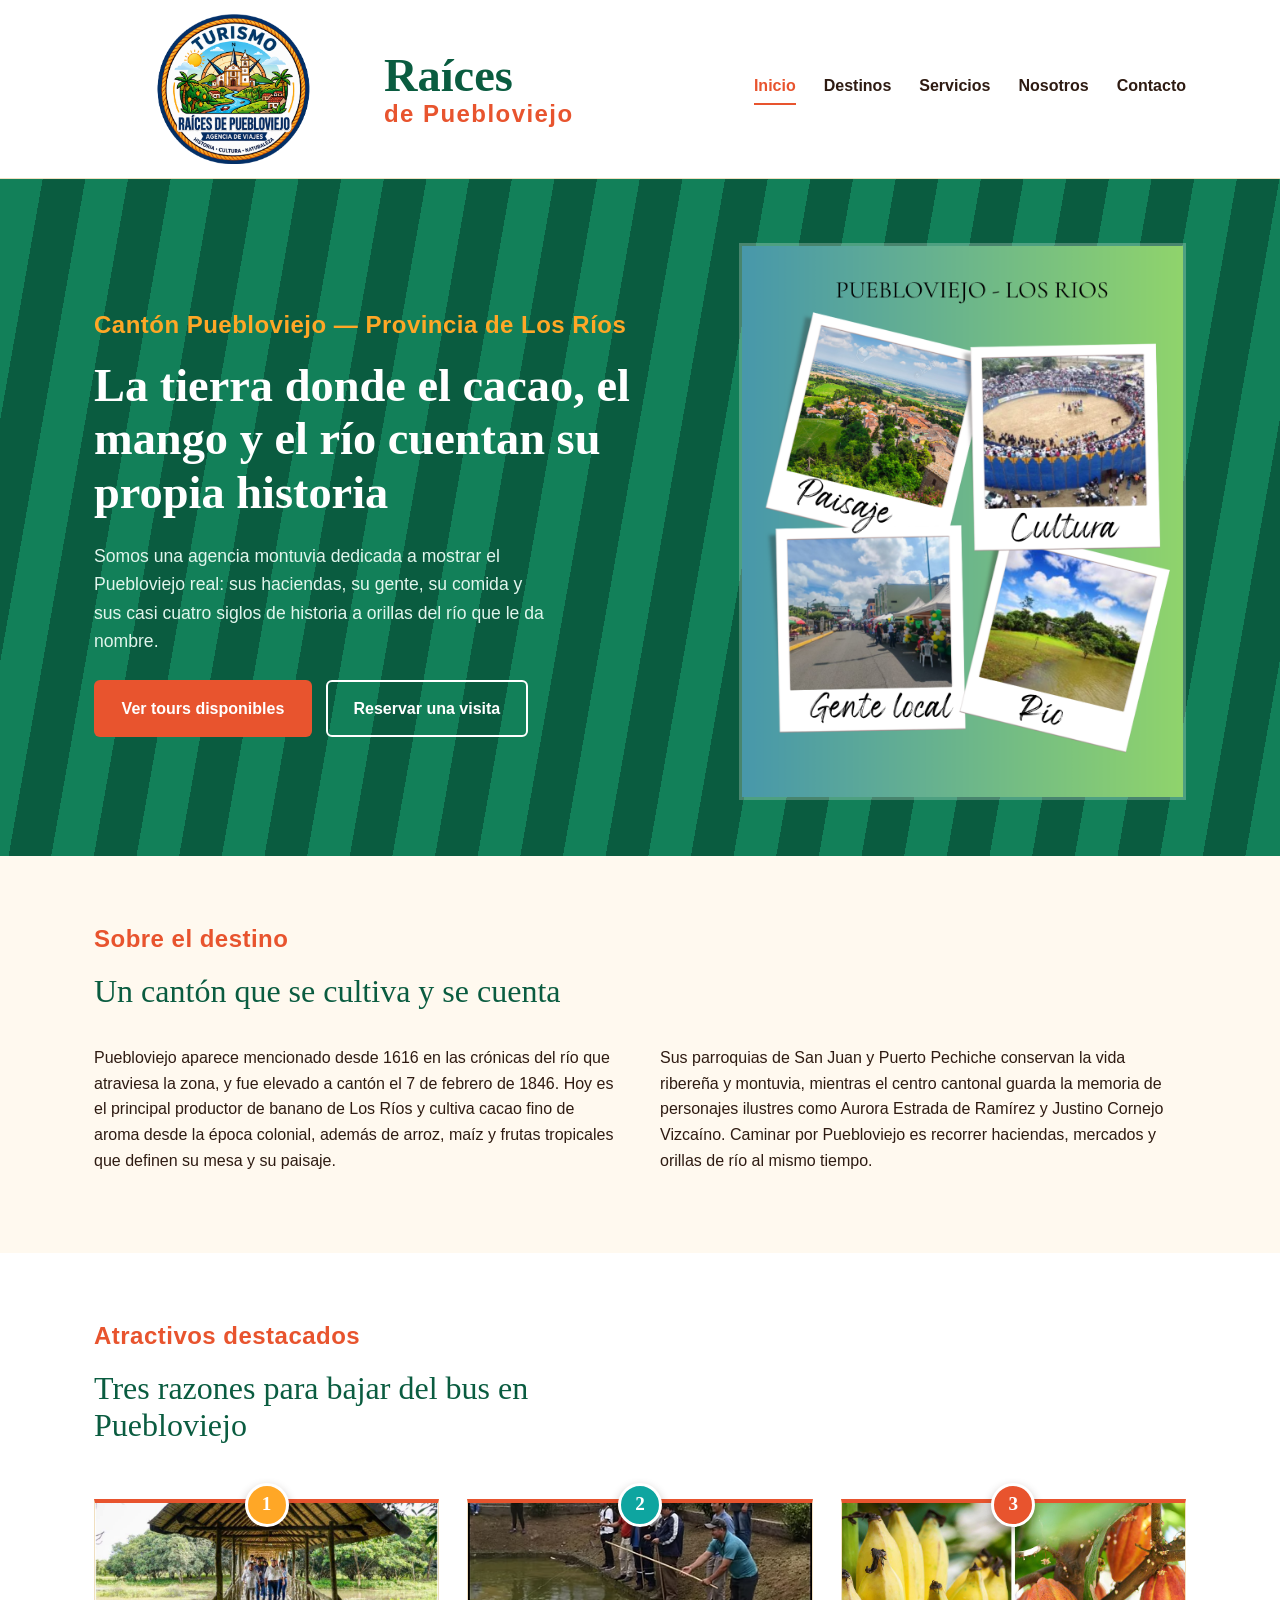
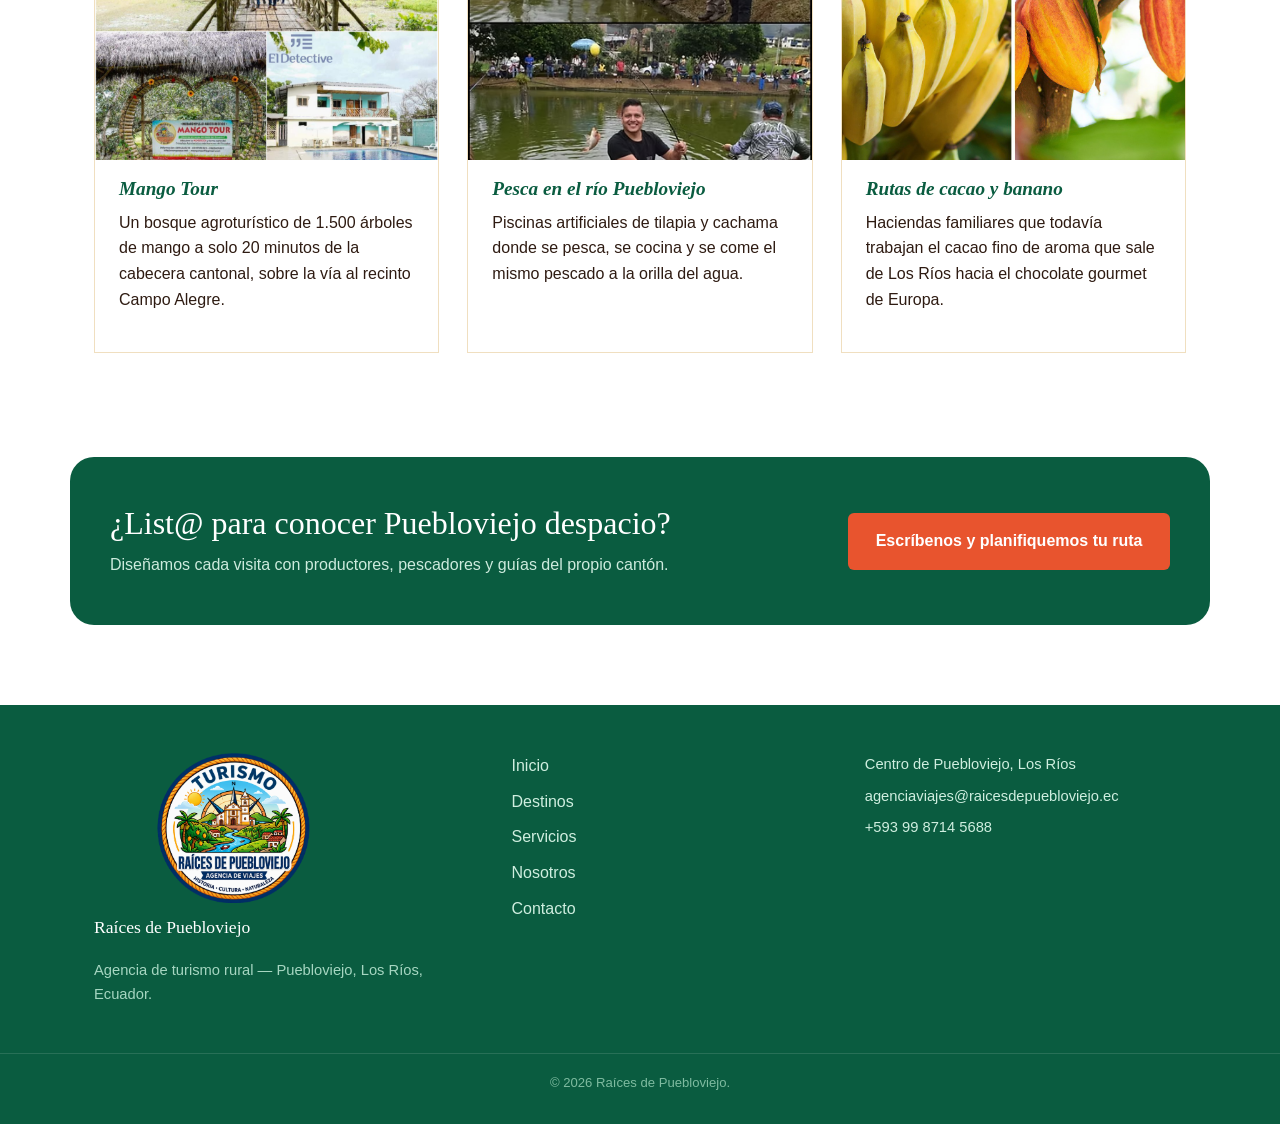
==== index.html @ a5baa50f "agencia-turismo" ====
<!DOCTYPE html>
<html lang="es">
<head>
<meta charset="UTF-8">
<meta name="viewport" content="width=device-width, initial-scale=1.0">
<title>Raíces de Puebloviejo | Turismo rural, historia y sabor en Los Ríos</title>
<meta name="description" content="Agencia de turismo rural en Puebloviejo, Los Ríos. Tours de agroturismo, gastronomía montuvia, historia local y pesca deportiva a orillas del río Puebloviejo.">
<link rel="icon" href="images/mi-icono.jpg" type="image/jpeg">
<link rel="stylesheet" href="css/styles.css">
</head>
<body>

<header class="site-header">
  <div class="container header-inner">
    <a class="brand" href="index.html">
      <img src="images/mi-icono.png" alt="" class="brand-mark" width="280" height="150">
      <span class="brand-text">Raíces<em>de Puebloviejo</em></span>
    </a>
    <input type="checkbox" id="menu-toggle" class="menu-toggle-input">
    <label for="menu-toggle" class="menu-toggle-btn" aria-label="Abrir menú">
      <span></span><span></span><span></span>
    </label>
    <nav class="main-nav" aria-label="Navegación principal">
      <a href="index.html" class="active">Inicio</a>
      <a href="destinos.html">Destinos</a>
      <a href="servicios.html">Servicios</a>
      <a href="nosotros.html">Nosotros</a>
      <a href="contacto.html">Contacto</a>
    </nav>
  </div>
</header>

<main>

  <section class="hero">
    <div class="container hero-inner">
      <div class="hero-copy">
        <p class="eyebrow">Cantón Puebloviejo — Provincia de Los Ríos</p>
        <h1>La tierra donde el cacao, el mango y el río cuentan su propia historia</h1>
        <p class="hero-lead">Somos una agencia montuvia dedicada a mostrar el Puebloviejo real: sus haciendas, su gente, su comida y sus casi cuatro siglos de historia a orillas del río que le da nombre.</p>
        <div class="hero-actions">
          <a href="servicios.html" class="btn btn-primary">Ver tours disponibles</a>
          <a href="contacto.html" class="btn btn-outline">Reservar una visita</a>
        </div>
      </div>
      <div class="hero-art">
        <img src="images/hero.png" alt="Paisaje rural de Puebloviejo con cultivos y el río" class="hero-img">
      </div>
    </div>
  </section>

  <section class="section strip-bg">
    <div class="container">
      <div class="section-head">
        <p class="eyebrow">Sobre el destino</p>
        <h2>Un cantón que se cultiva y se cuenta</h2>
      </div>
      <div class="intro-grid">
        <p>Puebloviejo aparece mencionado desde 1616 en las crónicas del río que atraviesa la zona, y fue elevado a cantón el 7 de febrero de 1846. Hoy es el principal productor de banano de Los Ríos y cultiva cacao fino de aroma desde la época colonial, además de arroz, maíz y frutas tropicales que definen su mesa y su paisaje.</p>
        <p>Sus parroquias de San Juan y Puerto Pechiche conservan la vida ribereña y montuvia, mientras el centro cantonal guarda la memoria de personajes ilustres como Aurora Estrada de Ramírez y Justino Cornejo Vizcaíno. Caminar por Puebloviejo es recorrer haciendas, mercados y orillas de río al mismo tiempo.</p>
      </div>
    </div>
  </section>

  <section class="section">
    <div class="container">
      <div class="section-head">
        <p class="eyebrow">Atractivos destacados</p>
        <h2>Tres razones para bajar del bus en Puebloviejo</h2>
      </div>
      <div class="feature-grid">
        <article class="feature-card">
          <span class="feature-number num-dorado">1</span>
          <div class="feature-image-wrap">
            <img src="images/destacado-mango_tour.jpg" alt="Mango Tour en Puebloviejo" class="feature-image">
          </div>
          <h3><em><strong>Mango Tour</strong></em></h3>
          <p>Un bosque agroturístico de 1.500 árboles de mango a solo 20 minutos de la cabecera cantonal, sobre la vía al recinto Campo Alegre.</p>
        </article>
        <article class="feature-card">
          <span class="feature-number num-azul">2</span>
          <div class="feature-image-wrap">
            <img src="images/atractivo-destacado-pesca.jpg" alt="Pesca deportiva en el río Puebloviejo" class="feature-image">
          </div>
          <h3><em><strong>Pesca en el río Puebloviejo</strong></em></h3>
          <p>Piscinas artificiales de tilapia y cachama donde se pesca, se cocina y se come el mismo pescado a la orilla del agua.</p>
        </article>
        <article class="feature-card">
          <span class="feature-number">3</span>
          <div class="feature-image-wrap">
            <img src="images/atractivo-destacado-cacao.jpg" alt="Hacienda de cacao en Puebloviejo" class="feature-image">
          </div>
          <h3><em><strong>Rutas de cacao y banano</strong></em></h3>
          <p>Haciendas familiares que todavía trabajan el cacao fino de aroma que sale de Los Ríos hacia el chocolate gourmet de Europa.</p>
        </article>
      </div>
    </div>
  </section>

  <section class="cta-band">
    <div class="container cta-inner">
      <div>
        <h2>¿List@ para conocer Puebloviejo despacio?</h2>
        <p>Diseñamos cada visita con productores, pescadores y guías del propio cantón.</p>
      </div>
      <a href="contacto.html" class="btn btn-primary">Escríbenos y planifiquemos tu ruta</a>
    </div>
  </section>

</main>

<footer class="site-footer">
  <div class="container footer-inner">
    <div class="footer-brand">
      <img src="images/mi-icono.png" alt="" class="brand-mark" width="280" height="150">
      <span>Raíces de Puebloviejo</span>
      <p>Agencia de turismo rural — Puebloviejo, Los Ríos, Ecuador.</p>
    </div>
    <nav class="footer-nav" aria-label="Enlaces del pie de página">
      <a href="index.html">Inicio</a>
      <a href="destinos.html">Destinos</a>
      <a href="servicios.html">Servicios</a>
      <a href="nosotros.html">Nosotros</a>
      <a href="contacto.html">Contacto</a>
    </nav>
    <div class="footer-contact">
      <p>Centro de Puebloviejo, Los Ríos</p>
      <p>agenciaviajes@raicesdepuebloviejo.ec</p>
      <p>+593 99 8714 5688</p>
    </div>
  </div>
  <div class="footer-bottom">
    <p>&copy; 2026 Raíces de Puebloviejo.</p>
  </div>
</footer>

</body>
</html>
---- css/styles.css ----
:root {
  --verde-cacao: #128059;
  --verde-cacao-oscuro: #0A5C40;
  --dorado-mango: #FFA726;
  --terracota-rio: #E8542E;
  --azul-rio: #0EA5A0;
  --crema-arroz: #FFF9EF;
  --blanco-calido: #FFFFFF;
  --cafe-oscuro: #2E1B12;
  --cafe-suave: #6B4F3F;
  --borde-suave: #F0DFC0;

  --fuente-titulo: "Fraunces", Georgia, serif;
  --fuente-texto: "Public Sans", -apple-system, BlinkMacSystemFont, sans-serif;

  --radio: 6px;
  --sombra-suave: 0 8px 24px rgba(46, 27, 18, 0.12);
}

* { box-sizing: border-box; }

html { scroll-behavior: smooth; }

body {
  margin: 0;
  font-family: var(--fuente-texto);
  color: var(--cafe-oscuro);
  background: var(--blanco-calido);
  line-height: 1.6;
}

img { max-width: 100%; display: block; }

a { color: inherit; }

.container {
  width: 100%;
  max-width: 1140px;
  margin: 0 auto;
  padding: 0 24px;
}

h1, h2, h3 {
  font-family: var(--fuente-titulo);
  color: var(--verde-cacao-oscuro);
  line-height: 1.15;
  margin: 0 0 0.5em;
}

h1 { font-size: clamp(2rem, 4vw, 2.9rem); font-weight: 600; }
h2 { font-size: clamp(1.5rem, 3vw, 2rem); font-weight: 500; }
h3 { font-size: 1.2rem; font-weight: 500; }

p { margin: 0 0 1em; }

.eyebrow {
  font-family: var(--fuente-texto);
  color: var(--terracota-rio);
  font-weight: 600;
  letter-spacing: 0.02em;
  margin: 0 0 0.6em;
  font-size: 1.5rem;
}


.btn {
  display: inline-block;
  padding: 0.85em 1.6em;
  border-radius: var(--radio);
  font-weight: 600;
  text-decoration: none;
  border: 2px solid transparent;
  transition: transform 0.15s ease, background 0.15s ease, color 0.15s ease;
}

.btn-primary {
  background: var(--terracota-rio);
  color: var(--blanco-calido);
}
.btn-primary:hover,
.btn-primary:focus-visible {
  background: #C23F1D;
  transform: translateY(-1px);
}

.btn-outline {
  background: transparent;
  border-color: var(--verde-cacao);
  color: var(--verde-cacao);
}
.btn-outline:hover,
.btn-outline:focus-visible {
  background: var(--verde-cacao);
  color: var(--blanco-calido);
}


.site-header {
  background: var(--blanco-calido);
  border-bottom: 1px solid var(--borde-suave);
  position: sticky;
  top: 0;
  z-index: 50;
}

.header-inner {
  display: flex;
  align-items: center;
  justify-content: space-between;
  padding-top: 14px;
  padding-bottom: 14px;
  position: relative;
}

.brand {
  display: flex;
  align-items: center;
  gap: 10px;
  text-decoration: none;
}

.brand-mark { transition: transform 0.4s ease; }
.brand:hover .brand-mark { transform: rotate(18deg); }

.brand-text {
  font-family: var(--fuente-titulo);
  font-size: 2.9rem;
  font-weight: 600;
  color: var(--verde-cacao-oscuro);
  display: flex;
  flex-direction: column;
  line-height: 1.1;
}

.brand-text em {
  font-style: normal;
  font-family: var(--fuente-texto);
  font-size: 1.5rem;
  font-weight: 600;
  letter-spacing: 0.06em;
  color: var(--terracota-rio);
}

.main-nav {
  display: flex;
  gap: 28px;
}

.main-nav a {
  text-decoration: none;
  color: var(--cafe-oscuro);
  font-weight: 700;
  padding-bottom: 4px;
  border-bottom: 2px solid transparent;
}

.main-nav a:hover,
.main-nav a:focus-visible,
.main-nav a.active {
  color: var(--terracota-rio);
  border-bottom-color: var(--terracota-rio);
}

.menu-toggle-input { display: none; }

.menu-toggle-btn {
  display: none;
  flex-direction: column;
  gap: 5px;
  cursor: pointer;
  padding: 6px;
}

.menu-toggle-btn span {
  width: 24px;
  height: 2px;
  background: var(--verde-cacao-oscuro);
}


.hero {
  background:
    repeating-linear-gradient(
      100deg,
      var(--verde-cacao) 0px, var(--verde-cacao) 42px,
      var(--verde-cacao-oscuro) 42px, var(--verde-cacao-oscuro) 84px
    );
  color: var(--blanco-calido);
}

.hero-inner {
  display: grid;
  grid-template-columns: 1.15fr 0.85fr;
  align-items: center;
  gap: 40px;
  padding: 64px 24px 56px;
}

.hero-copy .eyebrow { color: var(--dorado-mango); }

.hero h1 { color: var(--blanco-calido); }

.hero-lead {
  font-size: 1.1rem;
  color: #E1F5EC;
  max-width: 46ch;
}

.hero-actions {
  display: flex;
  flex-wrap: wrap;
  gap: 14px;
  margin-top: 1.6em;
}

.hero .btn-outline {
  border-color: var(--blanco-calido);
  color: var(--blanco-calido);
}
.hero .btn-outline:hover,
.hero .btn-outline:focus-visible {
  background: var(--blanco-calido);
  color: var(--verde-cacao-oscuro);
}

.hero-art {
  overflow: hidden;
  border: 3px solid rgba(255, 253, 248, 0.25);
}

.hero-img {
  width: 100%;
  height: 100%;
  aspect-ratio: 4 / 5;
  object-fit: cover;
  transition: transform 0.6s ease;
}

.hero-art:hover .hero-img {
  transform: scale(1.06);
}


.section { padding: 64px 0; }

.strip-bg { background: var(--crema-arroz); }

.section-head { max-width: 60ch; margin-bottom: 2.2em; }

.intro-grid {
  display: grid;
  grid-template-columns: 1fr 1fr;
  gap: 40px;
}

.page-hero {
  background: var(--crema-arroz);
  padding: 56px 0 48px;
  border-bottom: 1px solid var(--borde-suave);
}
.page-hero .hero-lead { max-width: 60ch; color: var(--cafe-suave); }


.feature-grid {
  display: grid;
  grid-template-columns: repeat(3, 1fr);
  gap: 28px;
}

.feature-card {
  border: 1px solid var(--borde-suave);
  border-top: 4px solid var(--terracota-rio);
  position: relative;
  margin-top: 20px;
  transition: transform 0.25s ease, box-shadow 0.25s ease;
}

.feature-card:hover,
.feature-card:focus-within {
  transform: translateY(-6px);
  box-shadow: var(--sombra-suave);
}

.feature-image-wrap {
  overflow: hidden;
}

.feature-card .feature-image {
  width: 100%;
  aspect-ratio: 4 / 3;
  object-fit: cover;
  transition: transform 0.5s ease;
}

.feature-card:hover .feature-image,
.feature-card:focus-within .feature-image {
  transform: scale(1.08);
}

.feature-number {
  position: absolute;
  top: -20px;
  left: 50%;
  transform: translateX(-50%);
  width: 44px;
  height: 44px;
  border-radius: 50%;
  background: var(--terracota-rio);
  color: var(--blanco-calido);
  font-family: var(--fuente-titulo);
  font-weight: 600;
  font-size: 1.2rem;
  display: flex;
  align-items: center;
  justify-content: center;
  border: 3px solid var(--blanco-calido);
  box-shadow: 0 4px 10px rgba(46, 27, 18, 0.3);
  z-index: 3;
}

.feature-number.num-dorado { background: var(--dorado-mango); }
.feature-number.num-azul { background: var(--azul-rio); }

.feature-card h3,
.feature-card p { padding: 0 24px; }
.feature-card h3 { margin-top: 18px; }
.feature-card p:last-child { padding-bottom: 24px; }


.cta-band {
  padding: 40px 0;
}

.cta-inner {
  background: var(--verde-cacao-oscuro);
  color: var(--blanco-calido);
  border-radius: 24px;
  display: flex;
  align-items: center;
  justify-content: space-between;
  gap: 24px;
  flex-wrap: wrap;
  padding: 48px 40px;
}

.cta-band h2 { color: var(--blanco-calido); margin-bottom: 0.3em; }
.cta-band p { color: #CDEBDD; margin: 0; }


.attraction-grid {
  display: grid;
  grid-template-columns: repeat(3, 1fr);
  gap: 28px;
}

.attraction-card {
  display: flex;
  flex-direction: column;
  border: 1px solid var(--borde-suave);
  background: var(--blanco-calido);
  overflow: hidden;
  transition: transform 0.25s ease, box-shadow 0.25s ease;
}

.attraction-card:hover,
.attraction-card:focus-within {
  transform: translateY(-6px);
  box-shadow: var(--sombra-suave);
}

.attraction-media {
  aspect-ratio: 4 / 3;
  overflow: hidden;
}

.attraction-media img {
  width: 100%;
  height: 100%;
  object-fit: cover;
  transition: transform 0.5s ease;
}

.attraction-card:hover .attraction-media img,
.attraction-card:focus-within .attraction-media img {
  transform: scale(1.08);
}

.attraction-body { padding: 22px; }

.tag {
  display: inline-block;
  font-size: 0.78rem;
  font-weight: 600;
  padding: 3px 10px;
  border-radius: 999px;
  margin-bottom: 10px;
}
.tag-agro { background: #D8F5E7; color: var(--verde-cacao); }
.tag-cultura { background: #FFE3D6; color: var(--terracota-rio); }
.tag-rio { background: #D6F5F3; color: var(--azul-rio); }

.attraction-body h2 { font-size: 1.25rem; }

.attraction-meta {
  font-size: 0.92rem;
  color: var(--cafe-suave);
  margin-bottom: 0.4em;
}


.service-grid {
  display: grid;
  grid-template-columns: repeat(3, 1fr);
  gap: 26px;
}

.service-card {
  border: 1px solid var(--borde-suave);
  padding: 26px;
  display: flex;
  flex-direction: column;
  position: relative;
  transition: transform 0.25s ease, box-shadow 0.25s ease;
}

.service-card:hover,
.service-card:focus-within {
  transform: translateY(-6px);
  box-shadow: var(--sombra-suave);
}

.service-card.featured {
  border-color: var(--terracota-rio);
  border-width: 2px;
  background: #FFF2E3;
  margin-top: 20px;
}

.service-media {
  aspect-ratio: 4 / 3;
  overflow: hidden;
  margin: -26px -26px 18px -26px;
}

.service-media img {
  width: 100%;
  height: 100%;
  object-fit: cover;
  transition: transform 0.5s ease;
}

.service-card:hover .service-media img,
.service-card:focus-within .service-media img {
  transform: scale(1.08);
}

.featured-badge {
  position: absolute;
  top: -16px;
  left: 50%;
  transform: translateX(-50%);
  background: var(--terracota-rio);
  color: var(--blanco-calido);
  font-size: 0.8rem;
  font-weight: 600;
  padding: 8px 18px;
  border-radius: 999px;
  box-shadow: 0 4px 10px rgba(46, 27, 18, 0.3);
  z-index: 3;
  white-space: nowrap;
}

.service-top {
  display: flex;
  justify-content: space-between;
  align-items: flex-start;
  gap: 12px;
  margin-bottom: 0.6em;
}

.service-top h2 { font-size: 1.15rem; margin-bottom: 0; }

.price {
  font-family: var(--fuente-titulo);
  font-weight: 600;
  color: var(--terracota-rio);
  white-space: nowrap;
}
.price small { font-size: 0.8em; font-weight: 500; color: var(--cafe-suave); }

.service-list {
  list-style: none;
  padding: 0;
  margin: auto 0 0;
  border-top: 1px solid var(--borde-suave);
  padding-top: 14px;
}
.service-list li {
  font-size: 0.92rem;
  color: var(--cafe-suave);
  margin-bottom: 6px;
  padding-left: 16px;
  position: relative;
}
.service-list li::before {
  content: "";
  position: absolute;
  left: 0;
  top: 9px;
  width: 6px;
  height: 6px;
  background: var(--terracota-rio);
}


.two-col {
  display: grid;
  grid-template-columns: 1fr 1fr;
  gap: 48px;
}

.reasons-list {
  padding-left: 1.2em;
  margin: 0;
}
.reasons-list li { margin-bottom: 0.6em; }

.mvv-grid {
  display: grid;
  grid-template-columns: repeat(3, 1fr);
  gap: 28px;
}

.mvv-card {
  background: var(--blanco-calido);
  padding: 26px;
  border-top: 4px solid var(--verde-cacao);
  transition: transform 0.25s ease, box-shadow 0.25s ease;
}

.mvv-card.mvv-dorado { border-top-color: var(--dorado-mango); }
.mvv-card.mvv-terracota { border-top-color: var(--terracota-rio); }

.mvv-card:hover,
.mvv-card:focus-within {
  transform: translateY(-6px);
  box-shadow: var(--sombra-suave);
}


.contact-layout { align-items: start; }

.contact-form {
  display: flex;
  flex-direction: column;
  gap: 18px;
}

.form-row { display: flex; flex-direction: column; gap: 6px; }

.form-row-split {
  display: grid;
  grid-template-columns: 1fr 1fr;
  gap: 18px;
}
.form-row-split > div { display: flex; flex-direction: column; gap: 6px; }

label { font-weight: 600; font-size: 0.92rem; }

input, select, textarea {
  font-family: var(--fuente-texto);
  font-size: 1rem;
  padding: 0.7em 0.9em;
  border: 1px solid var(--borde-suave);
  border-radius: var(--radio);
  background: var(--blanco-calido);
  color: var(--cafe-oscuro);
}

input:focus-visible,
select:focus-visible,
textarea:focus-visible {
  outline: 2px solid var(--terracota-rio);
  outline-offset: 1px;
}

.btn-submit {
  border: none;
  cursor: pointer;
  align-self: flex-start;
  margin-top: 8px;
}

.contact-info {
  background: var(--crema-arroz);
  padding: 26px;
  border-top: 4px solid var(--terracota-rio);
}
.contact-info p { margin-bottom: 0.7em; }
.contact-note {
  margin-top: 1.4em;
  font-size: 0.86rem;
  color: var(--cafe-suave);
}


.site-footer {
  background: var(--verde-cacao-oscuro);
  color: #CFEEDF;
  margin-top: 40px;
}

.footer-inner {
  display: grid;
  grid-template-columns: 1.2fr 1fr 1fr;
  gap: 32px;
  padding: 48px 24px 32px;
}

.footer-brand {
  display: flex;
  flex-wrap: wrap;
  align-items: center;
  gap: 10px;
}
.footer-brand span {
  font-family: var(--fuente-titulo);
  font-size: 1.1rem;
  color: var(--blanco-calido);
}
.footer-brand p {
  flex-basis: 100%;
  margin-top: 8px;
  color: #A6D6C1;
  font-size: 0.92rem;
}

.footer-nav {
  display: flex;
  flex-direction: column;
  gap: 10px;
}
.footer-nav a { text-decoration: none; color: #CFEEDF; }
.footer-nav a:hover, .footer-nav a:focus-visible { color: var(--dorado-mango); }

.footer-contact p { margin-bottom: 8px; color: #CFEEDF; font-size: 0.92rem; }

.footer-bottom {
  border-top: 1px solid rgba(255,255,255,0.12);
  padding: 18px 24px;
  text-align: center;
  font-size: 0.82rem;
  color: #7FBBA0;
}


@media (max-width: 900px) {
  .hero-inner { grid-template-columns: 1fr; }
  .hero-art { order: -1; }
  .hero-svg { max-width: 200px; }

  .intro-grid,
  .two-col { grid-template-columns: 1fr; }

  .feature-grid,
  .service-grid,
  .mvv-grid { grid-template-columns: repeat(2, 1fr); }

  .attraction-grid { grid-template-columns: 1fr; }

  .footer-inner { grid-template-columns: 1fr 1fr; }
}

@media (max-width: 768px) {
  .main-nav {
    position: absolute;
    top: 100%;
    left: 0;
    right: 0;
    background: var(--blanco-calido);
    flex-direction: column;
    gap: 0;
    border-bottom: 1px solid var(--borde-suave);
    display: none;
  }
  .main-nav a {
    padding: 14px 24px;
    border-bottom: 1px solid var(--borde-suave);
  }
  .menu-toggle-btn { display: flex; }
  .menu-toggle-input:checked ~ .main-nav { display: flex; }

  .feature-grid,
  .service-grid,
  .mvv-grid { grid-template-columns: 1fr; }

  .form-row-split { grid-template-columns: 1fr; }

  .cta-inner { flex-direction: column; align-items: flex-start; }

  .footer-inner { grid-template-columns: 1fr; }
}

@media (max-width: 480px) {
  .attraction-card { flex-direction: column; }
  .attraction-media { width: 88px; }
}
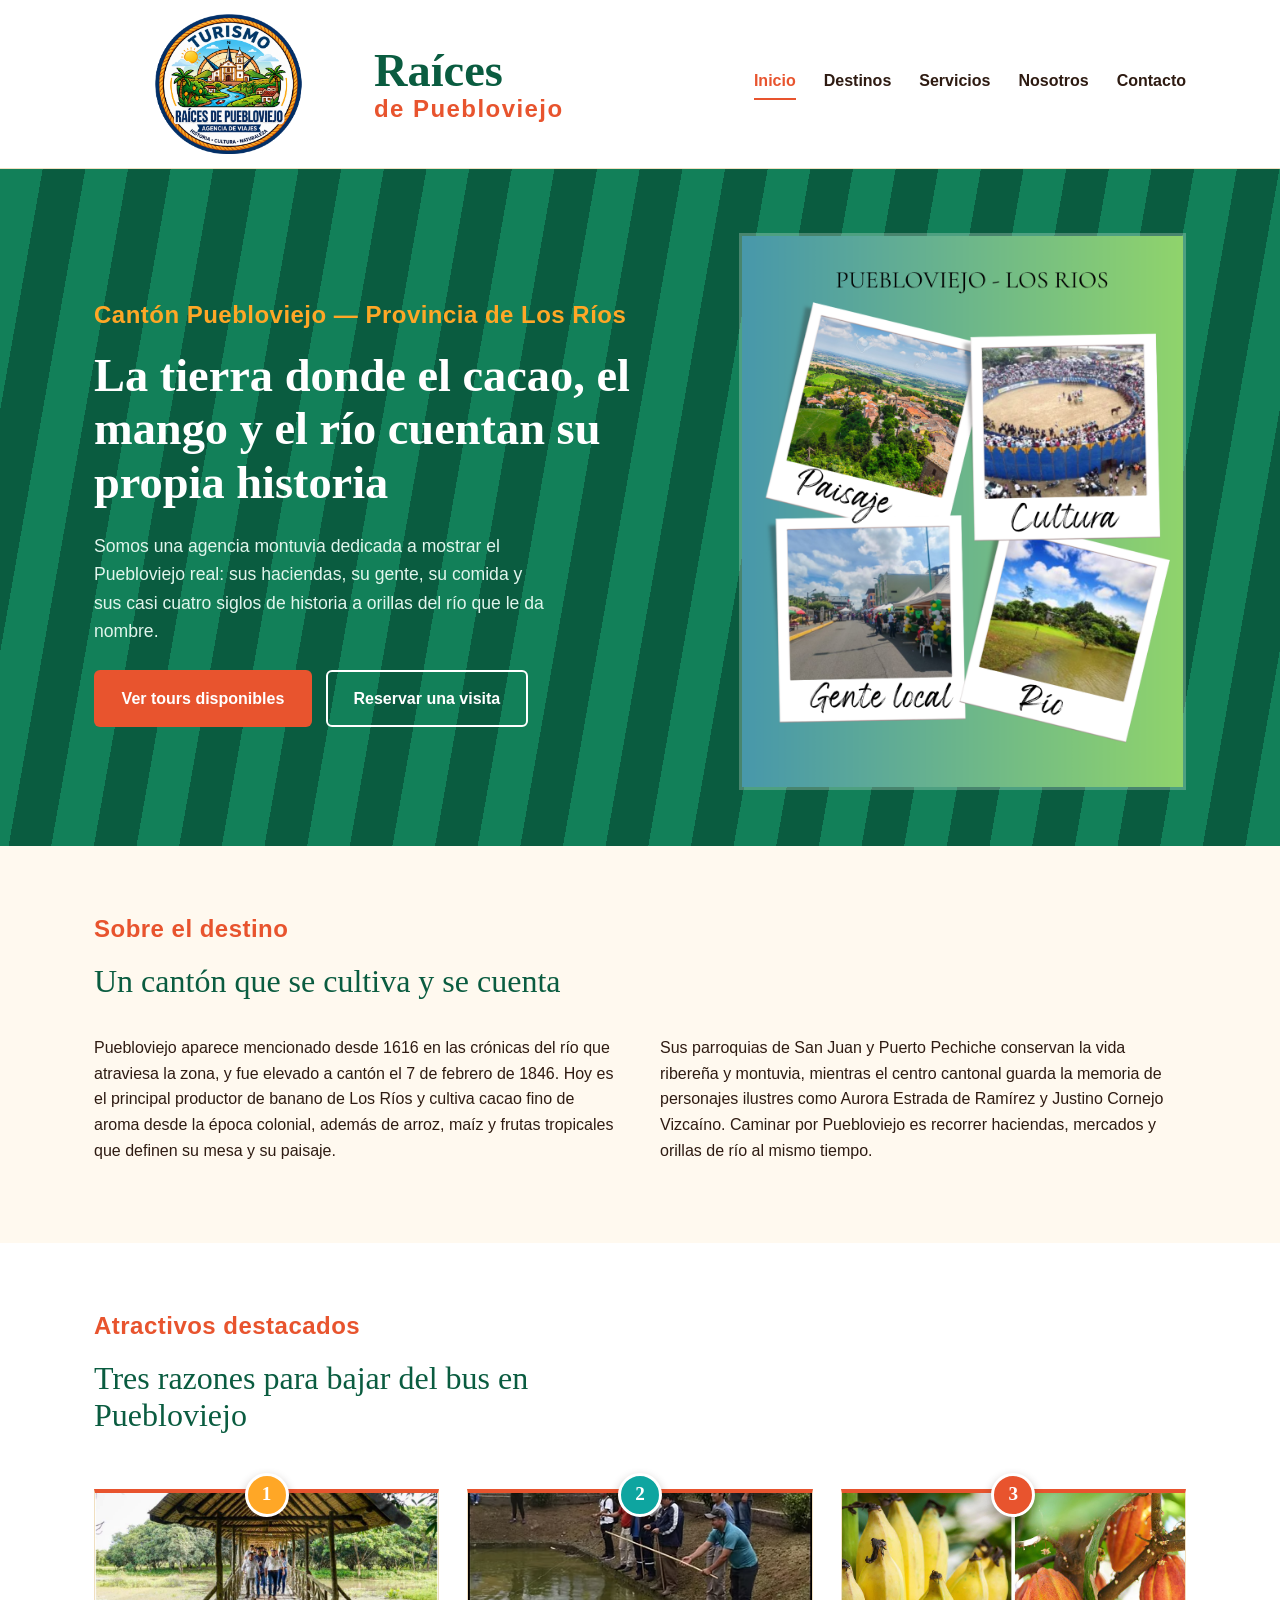
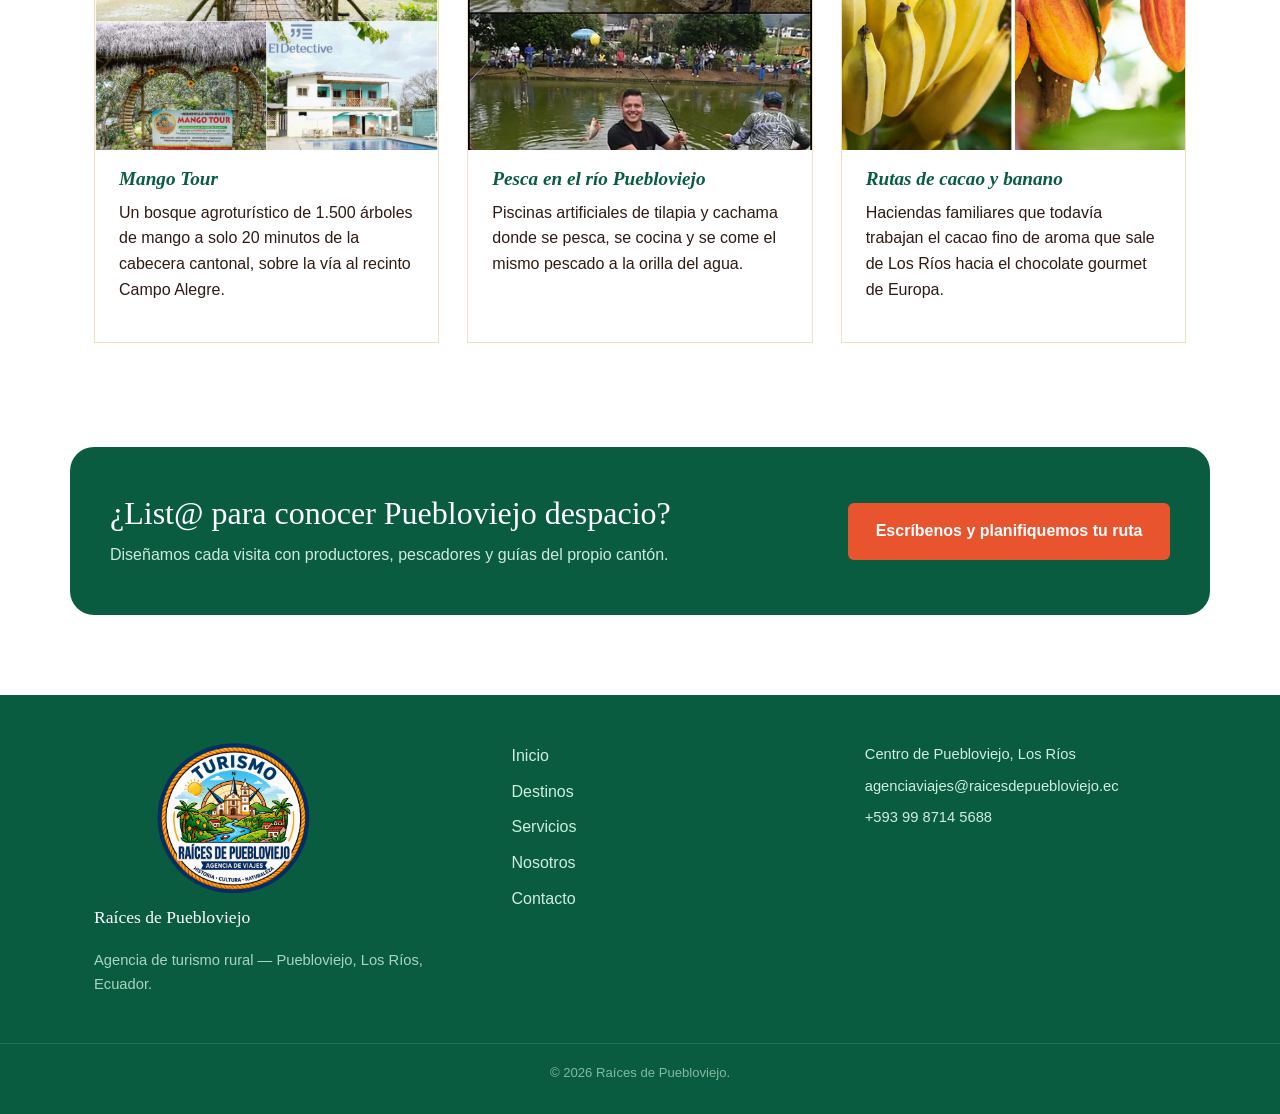
==== commit f23b7bdb: "actualizacion-index-destino" ====
--- a/index.html
+++ b/index.html
@@ -13,7 +13,7 @@
 <header class="site-header">
   <div class="container header-inner">
     <a class="brand" href="index.html">
-      <img src="images/mi-icono.png" alt="" class="brand-mark" width="280" height="150">
+      <img src="images/mi-icono.png" alt="" class="brand-mark" width="270" height="140">
       <span class="brand-text">Raíces<em>de Puebloviejo</em></span>
     </a>
     <input type="checkbox" id="menu-toggle" class="menu-toggle-input">
